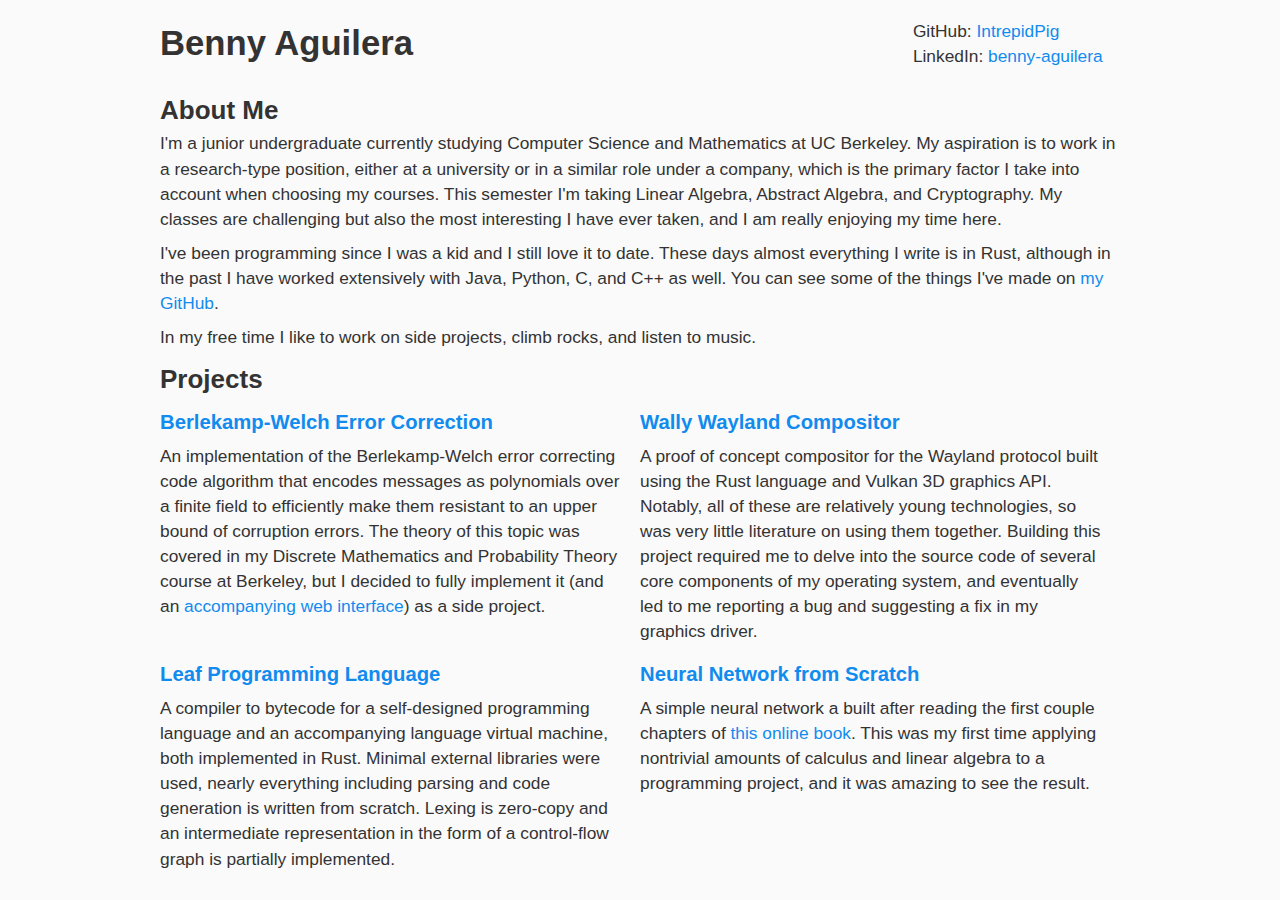
==== index.html @ 9e39a4f7 "Update 2022-09-10T17:48:46-07:00" ====
<!DOCTYPE html>
<html lang="en">
    <head>
        <meta charset="utf-8">
        <link rel="stylesheet" href="/styles.css">
        
    <title>About Me</title>

    </head>
    <body>
        <div class="main-content">
            
    <div class="header">
        <h1 id="my-name">Benny Aguilera</h1>
        <div id="my-links">
            <span>GitHub: <a href="https://github.com/IntrepidPig">IntrepidPig</a></span>
            <span>LinkedIn: <a href="https://www.linkedin.com/in/benny-aguilera">benny-aguilera</a></span>
        </div>
    </div>
    <h2>About Me</h2>
    <p>
        I'm a junior undergraduate currently studying Computer Science and Mathematics at UC Berkeley. My aspiration is to work in a research-type position, either at a university or in a similar role under a company, which is the primary factor I take into account when choosing my courses. This semester I'm taking Linear Algebra, Abstract Algebra, and Cryptography. My classes are challenging but also the most interesting I have ever taken, and I am really enjoying my time here.
    </p>
    <p>
        I've been programming since I was a kid and I still love it to date. These days almost everything I write is in Rust, although in the past I have worked extensively with Java, Python, C, and C++ as well. You can see some of the things I've made on <a href="https://github.com/IntrepidPig">my GitHub</a>.
    </p>
    <p>
        In my free time I like to work on side projects, climb rocks, and listen to music.
    </p>
    <h2>Projects</h2>
    <p>
        <div class="container">
            <div class="row">
                <div class="column">
                    <div class="project">
                        <h3><a href="https://github.com/IntrepidPig/berlewelch">Berlekamp-Welch Error Correction</a></h3>
                        <p>
                            An implementation of the Berlekamp-Welch error correcting code algorithm that encodes messages as polynomials over a finite field to efficiently make them resistant to an upper bound of corruption errors. The theory of this topic was covered in my Discrete Mathematics and Probability Theory course at Berkeley, but I decided to fully implement it (and an <a href="/projects/berlewelch">accompanying web interface</a>) as a side project.
                        </p>
                    </div>
                </div>
                <div class="column">
                    <div class="project">
                        <h3><a href="https://github.com/IntrepidPig/wally">Wally Wayland Compositor</a></h3>
                        <p>
                            A proof of concept compositor for the Wayland protocol built using the Rust language and Vulkan 3D graphics API. Notably, all of these are relatively young technologies, so was very little literature on using them together. Building this project required me to delve into the source code of several core components of my operating system, and eventually led to me reporting a bug and suggesting a fix in my graphics driver.
                        </p>
                    </div>
                </div>
            </div>
            <div class="row">
                <div class="column">
                    <div class="project">
                        <h3><a href="https://github.com/IntrepidPig/leaf">Leaf Programming Language</a></h3>
                        <p>
                            A compiler to bytecode for a self-designed programming language and an accompanying language virtual machine, both implemented in Rust. Minimal external libraries were used, nearly everything including parsing and code generation is written from scratch. Lexing is zero-copy and an intermediate representation in the form of a control-flow graph is partially implemented.
                        </p>
                    </div>
                </div>
                <div class="column">
                    <div class="project">
                        <h3><a href="https://github.com/IntrepidPig/simple-neural">Neural Network from Scratch</a></h3>
                        <p>
                            A simple neural network a built after reading the first couple chapters of <a href="http://neuralnetworksanddeeplearning.com/chap1.html">this online book</a>. This was my first time applying nontrivial amounts of calculus and linear algebra to a programming project, and it was amazing to see the result.
                        </p>
                    </div>
                </div>
            </div>
        </div>
    </p>

        </div>
    </body>
</html>
---- styles.css ----
html{background-color:#fafafa;color:#333;font-size:13pt}body{font-family:-apple-system, BlinkMacSystemFont, "Segoe UI", Roboto, Oxygen-Sans, Ubuntu, Cantarell, "Helvetica Neue", sans-serif;line-height:1.45em}a{color:#118bee;text-decoration:none}a:hover{text-decoration:underline}h1{margin-bottom:24px}h2{margin-top:1rem;margin-bottom:0.5rem}h3{margin-top:0.5rem;margin-bottom:0.5rem}p{margin-top:0.1rem;margin-bottom:0.5rem}.header{display:flex;flex-direction:row;justify-content:space-between;width:100%}.header #my-links{margin:auto 1rem auto 0}.header #my-links span{display:block}.main-content{max-width:960px;margin:auto;padding-left:20px;padding-right:20px}.container{margin:0 auto;max-width:112rem;position:relative;width:100%}.row{display:flex;flex-direction:row;width:100%}.row .column{margin-bottom:inherit;margin-right:1rem;flex:1 1 auto;width:100%;max-width:100%}@media only screen and (hover: none) and (pointer: coarse){html{font-size:16pt}.header{flex-direction:column}}@media (max-width: 1000px){.row{flex-direction:column;padding:0;width:100%}.row .column{display:block;flex:1 1 auto;margin-left:0}}
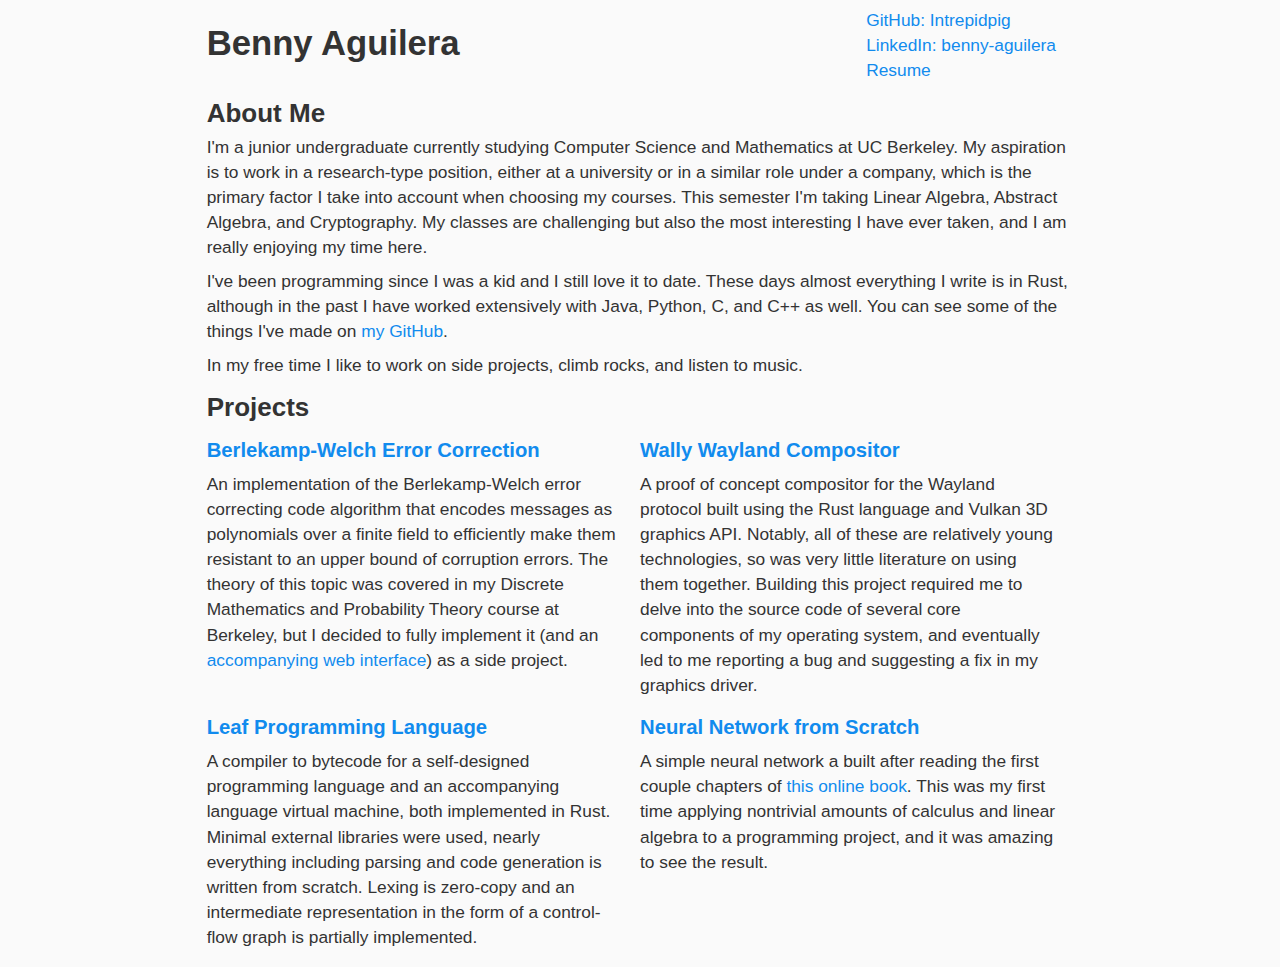
==== commit a12bae49: "Update 2022-09-11T17:52:18-07:00" ====
--- a/index.html
+++ b/index.html
@@ -13,8 +13,9 @@
     <div class="header">
         <h1 id="my-name">Benny Aguilera</h1>
         <div id="my-links">
-            <span>GitHub: <a href="https://github.com/IntrepidPig">IntrepidPig</a></span>
-            <span>LinkedIn: <a href="https://www.linkedin.com/in/benny-aguilera">benny-aguilera</a></span>
+            <span><a href="https://github.com/IntrepidPig">GitHub: Intrepidpig</a></span>
+            <span><a href="https://www.linkedin.com/in/benny-aguilera">LinkedIn: benny-aguilera</a></span>
+            <span><a href="https://files.pigasus.net/f/77f18b43a4e94d948ded">Resume</a></span>
         </div>
     </div>
     <h2>About Me</h2>
@@ -28,46 +29,44 @@
         In my free time I like to work on side projects, climb rocks, and listen to music.
     </p>
     <h2>Projects</h2>
-    <p>
-        <div class="container">
-            <div class="row">
-                <div class="column">
-                    <div class="project">
-                        <h3><a href="https://github.com/IntrepidPig/berlewelch">Berlekamp-Welch Error Correction</a></h3>
-                        <p>
-                            An implementation of the Berlekamp-Welch error correcting code algorithm that encodes messages as polynomials over a finite field to efficiently make them resistant to an upper bound of corruption errors. The theory of this topic was covered in my Discrete Mathematics and Probability Theory course at Berkeley, but I decided to fully implement it (and an <a href="/projects/berlewelch">accompanying web interface</a>) as a side project.
-                        </p>
-                    </div>
-                </div>
-                <div class="column">
-                    <div class="project">
-                        <h3><a href="https://github.com/IntrepidPig/wally">Wally Wayland Compositor</a></h3>
-                        <p>
-                            A proof of concept compositor for the Wayland protocol built using the Rust language and Vulkan 3D graphics API. Notably, all of these are relatively young technologies, so was very little literature on using them together. Building this project required me to delve into the source code of several core components of my operating system, and eventually led to me reporting a bug and suggesting a fix in my graphics driver.
-                        </p>
-                    </div>
+    <div class="container">
+        <div class="row">
+            <div class="column">
+                <div class="project">
+                    <h3><a href="https://github.com/IntrepidPig/berlewelch">Berlekamp-Welch Error Correction</a></h3>
+                    <p>
+                        An implementation of the Berlekamp-Welch error correcting code algorithm that encodes messages as polynomials over a finite field to efficiently make them resistant to an upper bound of corruption errors. The theory of this topic was covered in my Discrete Mathematics and Probability Theory course at Berkeley, but I decided to fully implement it (and an <a href="/projects/berlewelch">accompanying web interface</a>) as a side project.
+                    </p>
                 </div>
             </div>
-            <div class="row">
-                <div class="column">
-                    <div class="project">
-                        <h3><a href="https://github.com/IntrepidPig/leaf">Leaf Programming Language</a></h3>
-                        <p>
-                            A compiler to bytecode for a self-designed programming language and an accompanying language virtual machine, both implemented in Rust. Minimal external libraries were used, nearly everything including parsing and code generation is written from scratch. Lexing is zero-copy and an intermediate representation in the form of a control-flow graph is partially implemented.
-                        </p>
-                    </div>
-                </div>
-                <div class="column">
-                    <div class="project">
-                        <h3><a href="https://github.com/IntrepidPig/simple-neural">Neural Network from Scratch</a></h3>
-                        <p>
-                            A simple neural network a built after reading the first couple chapters of <a href="http://neuralnetworksanddeeplearning.com/chap1.html">this online book</a>. This was my first time applying nontrivial amounts of calculus and linear algebra to a programming project, and it was amazing to see the result.
-                        </p>
-                    </div>
+            <div class="column">
+                <div class="project">
+                    <h3><a href="https://github.com/IntrepidPig/wally">Wally Wayland Compositor</a></h3>
+                    <p>
+                        A proof of concept compositor for the Wayland protocol built using the Rust language and Vulkan 3D graphics API. Notably, all of these are relatively young technologies, so was very little literature on using them together. Building this project required me to delve into the source code of several core components of my operating system, and eventually led to me reporting a bug and suggesting a fix in my graphics driver.
+                    </p>
                 </div>
             </div>
         </div>
-    </p>
+        <div class="row">
+            <div class="column">
+                <div class="project">
+                    <h3><a href="https://github.com/IntrepidPig/leaf">Leaf Programming Language</a></h3>
+                    <p>
+                        A compiler to bytecode for a self-designed programming language and an accompanying language virtual machine, both implemented in Rust. Minimal external libraries were used, nearly everything including parsing and code generation is written from scratch. Lexing is zero-copy and an intermediate representation in the form of a control-flow graph is partially implemented.
+                    </p>
+                </div>
+            </div>
+            <div class="column">
+                <div class="project">
+                    <h3><a href="https://github.com/IntrepidPig/simple-neural">Neural Network from Scratch</a></h3>
+                    <p>
+                        A simple neural network a built after reading the first couple chapters of <a href="http://neuralnetworksanddeeplearning.com/chap1.html">this online book</a>. This was my first time applying nontrivial amounts of calculus and linear algebra to a programming project, and it was amazing to see the result.
+                    </p>
+                </div>
+            </div>
+        </div>
+    </div>
 
         </div>
     </body>
--- a/styles.css
+++ b/styles.css
@@ -1 +1 @@
-html{background-color:#fafafa;color:#333;font-size:13pt}body{font-family:-apple-system, BlinkMacSystemFont, "Segoe UI", Roboto, Oxygen-Sans, Ubuntu, Cantarell, "Helvetica Neue", sans-serif;line-height:1.45em}a{color:#118bee;text-decoration:none}a:hover{text-decoration:underline}h1{margin-bottom:24px}h2{margin-top:1rem;margin-bottom:0.5rem}h3{margin-top:0.5rem;margin-bottom:0.5rem}p{margin-top:0.1rem;margin-bottom:0.5rem}.header{display:flex;flex-direction:row;justify-content:space-between;width:100%}.header #my-links{margin:auto 1rem auto 0}.header #my-links span{display:block}.main-content{max-width:960px;margin:auto;padding-left:20px;padding-right:20px}.container{margin:0 auto;max-width:112rem;position:relative;width:100%}.row{display:flex;flex-direction:row;width:100%}.row .column{margin-bottom:inherit;margin-right:1rem;flex:1 1 auto;width:100%;max-width:100%}@media only screen and (hover: none) and (pointer: coarse){html{font-size:16pt}.header{flex-direction:column}}@media (max-width: 1000px){.row{flex-direction:column;padding:0;width:100%}.row .column{display:block;flex:1 1 auto;margin-left:0}}
+html{background-color:#fafafa;color:#333;font-size:13pt}body{font-family:-apple-system, BlinkMacSystemFont, "Segoe UI", Roboto, Oxygen-Sans, Ubuntu, Cantarell, "Helvetica Neue", sans-serif;line-height:1.45em}a{color:#118bee;text-decoration:none}a:hover{text-decoration:underline}h1{margin-bottom:24px}h2{margin-top:1rem;margin-bottom:0.5rem}h3{margin-top:0.5rem;margin-bottom:0.5rem}p{margin-top:0.1rem;margin-bottom:0.5rem}.header{display:flex;flex-direction:row;justify-content:space-between;width:100%}.header #my-links{margin:auto 1rem auto 0}.header #my-links span{display:block}.main-content{max-width:50rem;margin:auto;padding-left:20px;padding-right:20px}.container{margin:0 auto;max-width:112rem;position:relative;width:100%}.row{display:flex;flex-direction:row;width:100%}.row .column{margin-bottom:inherit;margin-right:1rem;flex:1 1 auto;width:100%;max-width:100%}@media only screen and (hover: none) and (pointer: coarse){html{font-size:15pt}}@media (orientation: portrait){.row{flex-direction:column;padding:0;width:100%}.row .column{display:block;flex:1 1 auto;margin-left:0}.header{flex-direction:column}}
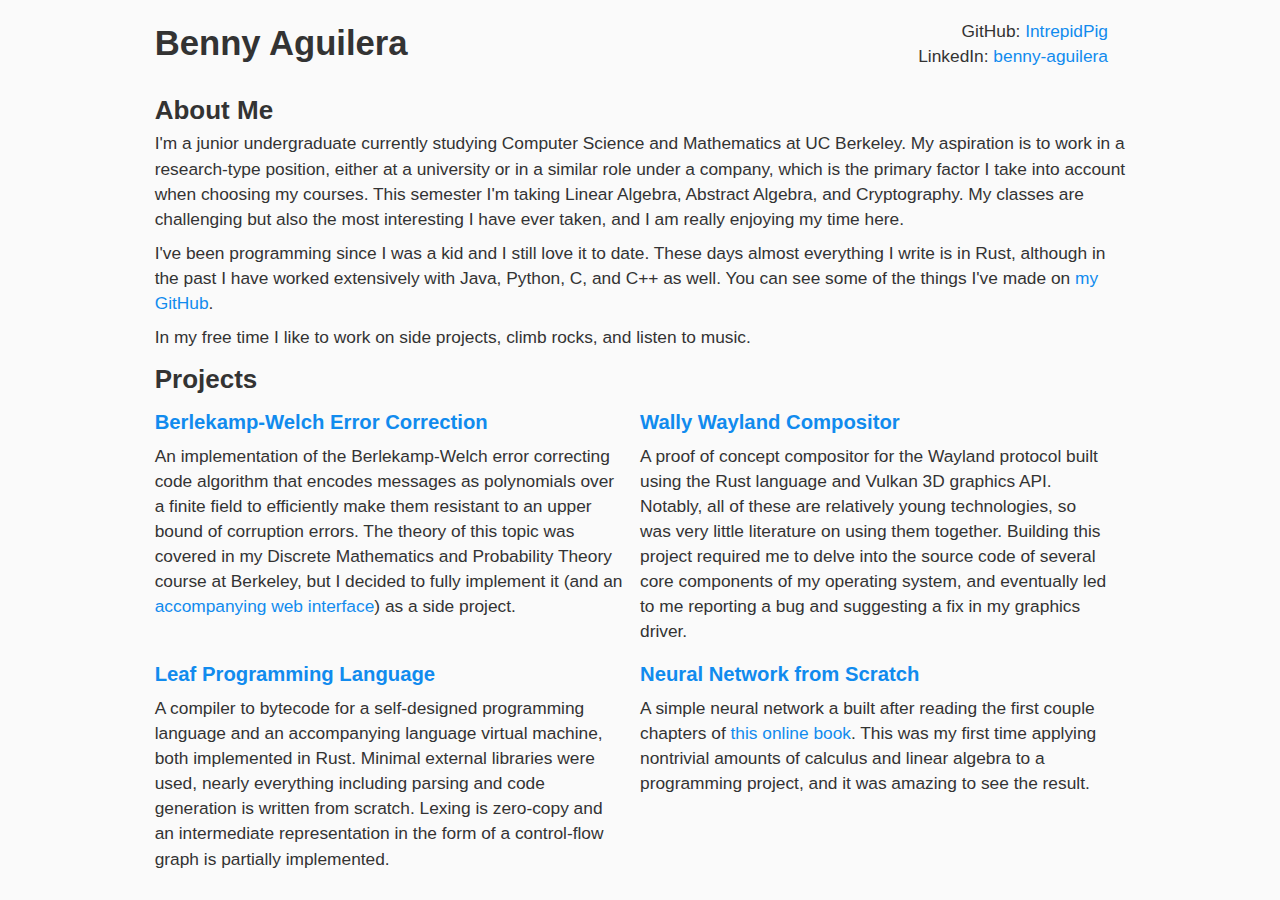
==== commit dce9666f: "Update 2022-09-11T18:10:11-07:00" ====
--- a/index.html
+++ b/index.html
@@ -13,9 +13,8 @@
     <div class="header">
         <h1 id="my-name">Benny Aguilera</h1>
         <div id="my-links">
-            <span><a href="https://github.com/IntrepidPig">GitHub: Intrepidpig</a></span>
-            <span><a href="https://www.linkedin.com/in/benny-aguilera">LinkedIn: benny-aguilera</a></span>
-            <span><a href="https://files.pigasus.net/f/77f18b43a4e94d948ded">Resume</a></span>
+            <span>GitHub: <a href="https://github.com/IntrepidPig">IntrepidPig</a></span>
+            <span>LinkedIn: <a href="https://www.linkedin.com/in/benny-aguilera">benny-aguilera</a></span>
         </div>
     </div>
     <h2>About Me</h2>
--- a/styles.css
+++ b/styles.css
@@ -1 +1 @@
-html{background-color:#fafafa;color:#333;font-size:13pt}body{font-family:-apple-system, BlinkMacSystemFont, "Segoe UI", Roboto, Oxygen-Sans, Ubuntu, Cantarell, "Helvetica Neue", sans-serif;line-height:1.45em}a{color:#118bee;text-decoration:none}a:hover{text-decoration:underline}h1{margin-bottom:24px}h2{margin-top:1rem;margin-bottom:0.5rem}h3{margin-top:0.5rem;margin-bottom:0.5rem}p{margin-top:0.1rem;margin-bottom:0.5rem}.header{display:flex;flex-direction:row;justify-content:space-between;width:100%}.header #my-links{margin:auto 1rem auto 0}.header #my-links span{display:block}.main-content{max-width:50rem;margin:auto;padding-left:20px;padding-right:20px}.container{margin:0 auto;max-width:112rem;position:relative;width:100%}.row{display:flex;flex-direction:row;width:100%}.row .column{margin-bottom:inherit;margin-right:1rem;flex:1 1 auto;width:100%;max-width:100%}@media only screen and (hover: none) and (pointer: coarse){html{font-size:15pt}}@media (orientation: portrait){.row{flex-direction:column;padding:0;width:100%}.row .column{display:block;flex:1 1 auto;margin-left:0}.header{flex-direction:column}}
+html{background-color:#fafafa;color:#333;font-size:13pt}body{font-family:-apple-system, BlinkMacSystemFont, "Segoe UI", Roboto, Oxygen-Sans, Ubuntu, Cantarell, "Helvetica Neue", sans-serif;line-height:1.45em}a{color:#118bee;text-decoration:none}a:hover{text-decoration:underline}h1{margin-bottom:24px}h2{margin-top:1rem;margin-bottom:0.5rem}h3{margin-top:0.5rem;margin-bottom:0.5rem}p{margin-top:0.1rem;margin-bottom:0.5rem}.header{display:flex;flex-direction:row;justify-content:space-between;width:100%}.header #my-links{margin:auto 1rem auto 0;display:flex;flex-direction:column;align-items:flex-end}.header #my-links span{display:block}.main-content{max-width:56rem;margin:auto;padding-left:20px;padding-right:20px}.container{margin:0 auto;max-width:112rem;position:relative;width:100%}.row{display:flex;flex-direction:row;width:100%}.row .column{margin-bottom:inherit;margin-right:1rem;flex:1 1 auto;width:100%;max-width:100%}@media only screen and (hover: none) and (pointer: coarse){html{font-size:15pt}}@media (orientation: portrait){.row{flex-direction:column;padding:0;width:100%}.row .column{display:block;flex:1 1 auto;margin-left:0}.header{flex-direction:column}.header #my-links{align-items:flex-start}}
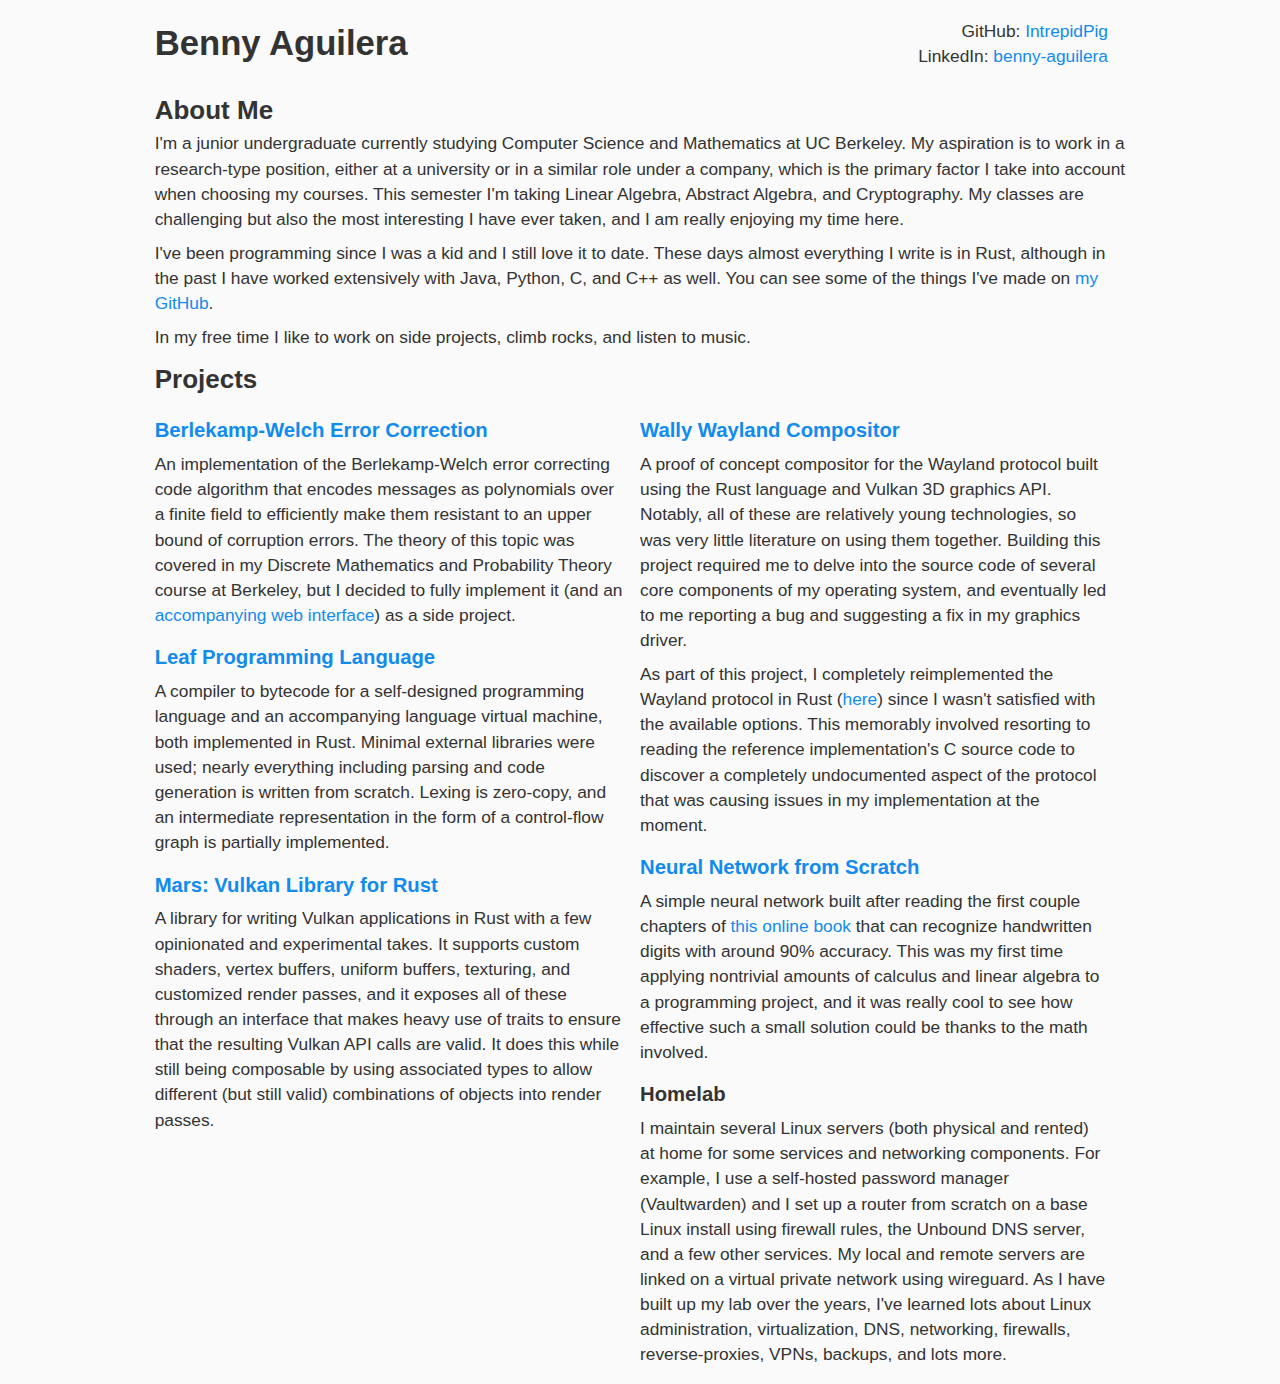
==== commit 8c9f4acf: "Update 2022-09-19T22:39:47-07:00" ====
--- a/index.html
+++ b/index.html
@@ -4,7 +4,7 @@
         <meta charset="utf-8">
         <link rel="stylesheet" href="/styles.css">
         
-    <title>About Me</title>
+    <title>Benny Aguilera</title>
 
     </head>
     <body>
@@ -37,6 +37,19 @@
                         An implementation of the Berlekamp-Welch error correcting code algorithm that encodes messages as polynomials over a finite field to efficiently make them resistant to an upper bound of corruption errors. The theory of this topic was covered in my Discrete Mathematics and Probability Theory course at Berkeley, but I decided to fully implement it (and an <a href="/projects/berlewelch">accompanying web interface</a>) as a side project.
                     </p>
                 </div>
+                <div class="project">
+                    <h3><a href="https://github.com/IntrepidPig/leaf">Leaf Programming Language</a></h3>
+                    <p>
+                        A compiler to bytecode for a self-designed programming language and an accompanying language virtual machine, both implemented in Rust. Minimal external libraries were used; nearly everything including parsing and code generation is written from scratch. Lexing is zero-copy, and an intermediate representation in the form of a control-flow graph is partially implemented.
+                    </p>
+                </div>
+
+                <div class="project">
+                    <h3><a href="https://github.com/IntrepidPig/mars">Mars: Vulkan Library for Rust</a></h3>
+                    <p>
+                        A library for writing Vulkan applications in Rust with a few opinionated and experimental takes. It supports custom shaders, vertex buffers, uniform buffers, texturing, and customized render passes, and it exposes all of these through an interface that makes heavy use of traits to ensure that the resulting Vulkan API calls are valid. It does this while still being composable by using associated types to allow different (but still valid) combinations of objects into render passes.
+                    </p>
+                </div>
             </div>
             <div class="column">
                 <div class="project">
@@ -44,23 +57,20 @@
                     <p>
                         A proof of concept compositor for the Wayland protocol built using the Rust language and Vulkan 3D graphics API. Notably, all of these are relatively young technologies, so was very little literature on using them together. Building this project required me to delve into the source code of several core components of my operating system, and eventually led to me reporting a bug and suggesting a fix in my graphics driver.
                     </p>
-                </div>
-            </div>
-        </div>
-        <div class="row">
-            <div class="column">
-                <div class="project">
-                    <h3><a href="https://github.com/IntrepidPig/leaf">Leaf Programming Language</a></h3>
                     <p>
-                        A compiler to bytecode for a self-designed programming language and an accompanying language virtual machine, both implemented in Rust. Minimal external libraries were used, nearly everything including parsing and code generation is written from scratch. Lexing is zero-copy and an intermediate representation in the form of a control-flow graph is partially implemented.
+                        As part of this project, I completely reimplemented the Wayland protocol in Rust (<a href="https://github.com/IntrepidPig/wl">here</a>) since I wasn't satisfied with the available options. This memorably involved resorting to reading the reference implementation's C source code to discover a completely undocumented aspect of the protocol that was causing issues in my implementation at the moment.
                     </p>
                 </div>
-            </div>
-            <div class="column">
                 <div class="project">
                     <h3><a href="https://github.com/IntrepidPig/simple-neural">Neural Network from Scratch</a></h3>
                     <p>
-                        A simple neural network a built after reading the first couple chapters of <a href="http://neuralnetworksanddeeplearning.com/chap1.html">this online book</a>. This was my first time applying nontrivial amounts of calculus and linear algebra to a programming project, and it was amazing to see the result.
+                        A simple neural network built after reading the first couple chapters of <a href="http://neuralnetworksanddeeplearning.com/chap1.html">this online book</a> that can recognize handwritten digits with around 90% accuracy. This was my first time applying nontrivial amounts of calculus and linear algebra to a programming project, and it was really cool to see how effective such a small solution could be thanks to the math involved.
+                    </p>
+                </div>
+                <div class="project">
+                    <h3>Homelab</h3>
+                    <p>
+                        I maintain several Linux servers (both physical and rented) at home for some services and networking components. For example, I use a self-hosted password manager (Vaultwarden) and I set up a router from scratch on a base Linux install using firewall rules, the Unbound DNS server, and a few other services. My local and remote servers are linked on a virtual private network using wireguard. As I have built up my lab over the years, I've learned lots about Linux administration, virtualization, DNS, networking, firewalls, reverse-proxies, VPNs, backups, and lots more.
                     </p>
                 </div>
             </div>
--- a/styles.css
+++ b/styles.css
@@ -1 +1 @@
-html{background-color:#fafafa;color:#333;font-size:13pt}body{font-family:-apple-system, BlinkMacSystemFont, "Segoe UI", Roboto, Oxygen-Sans, Ubuntu, Cantarell, "Helvetica Neue", sans-serif;line-height:1.45em}a{color:#118bee;text-decoration:none}a:hover{text-decoration:underline}h1{margin-bottom:24px}h2{margin-top:1rem;margin-bottom:0.5rem}h3{margin-top:0.5rem;margin-bottom:0.5rem}p{margin-top:0.1rem;margin-bottom:0.5rem}.header{display:flex;flex-direction:row;justify-content:space-between;width:100%}.header #my-links{margin:auto 1rem auto 0;display:flex;flex-direction:column;align-items:flex-end}.header #my-links span{display:block}.main-content{max-width:56rem;margin:auto;padding-left:20px;padding-right:20px}.container{margin:0 auto;max-width:112rem;position:relative;width:100%}.row{display:flex;flex-direction:row;width:100%}.row .column{margin-bottom:inherit;margin-right:1rem;flex:1 1 auto;width:100%;max-width:100%}@media only screen and (hover: none) and (pointer: coarse){html{font-size:15pt}}@media (orientation: portrait){.row{flex-direction:column;padding:0;width:100%}.row .column{display:block;flex:1 1 auto;margin-left:0}.header{flex-direction:column}.header #my-links{align-items:flex-start}}
+html{background-color:#fafafa;color:#333;font-size:13pt}body{font-family:-apple-system, BlinkMacSystemFont, "Segoe UI", Roboto, Oxygen-Sans, Ubuntu, Cantarell, "Helvetica Neue", sans-serif;line-height:1.45em}a{color:#118bee;text-decoration:none}a:hover{text-decoration:underline}h1{margin-bottom:24px}h2{margin-top:1rem;margin-bottom:0.5rem}h3{margin-top:1rem;margin-bottom:0.5rem}p{margin-top:0.1rem;margin-bottom:0.5rem}.header{display:flex;flex-direction:row;justify-content:space-between;width:100%}.header #my-links{margin:auto 1rem auto 0;display:flex;flex-direction:column;align-items:flex-end}.header #my-links span{display:block}.main-content{max-width:56rem;margin:auto;padding-left:20px;padding-right:20px}.container{margin:0 auto;max-width:112rem;position:relative;width:100%}.row{display:flex;flex-direction:row;width:100%}.row .column{margin-bottom:inherit;margin-right:1rem;flex:1 1 auto;width:100%;max-width:100%}@media only screen and (hover: none) and (pointer: coarse){html{font-size:15pt}}@media (orientation: portrait){.row{flex-direction:column;padding:0;width:100%}.row .column{display:block;flex:1 1 auto;margin-left:0}.header{flex-direction:column}.header #my-links{align-items:flex-start}}
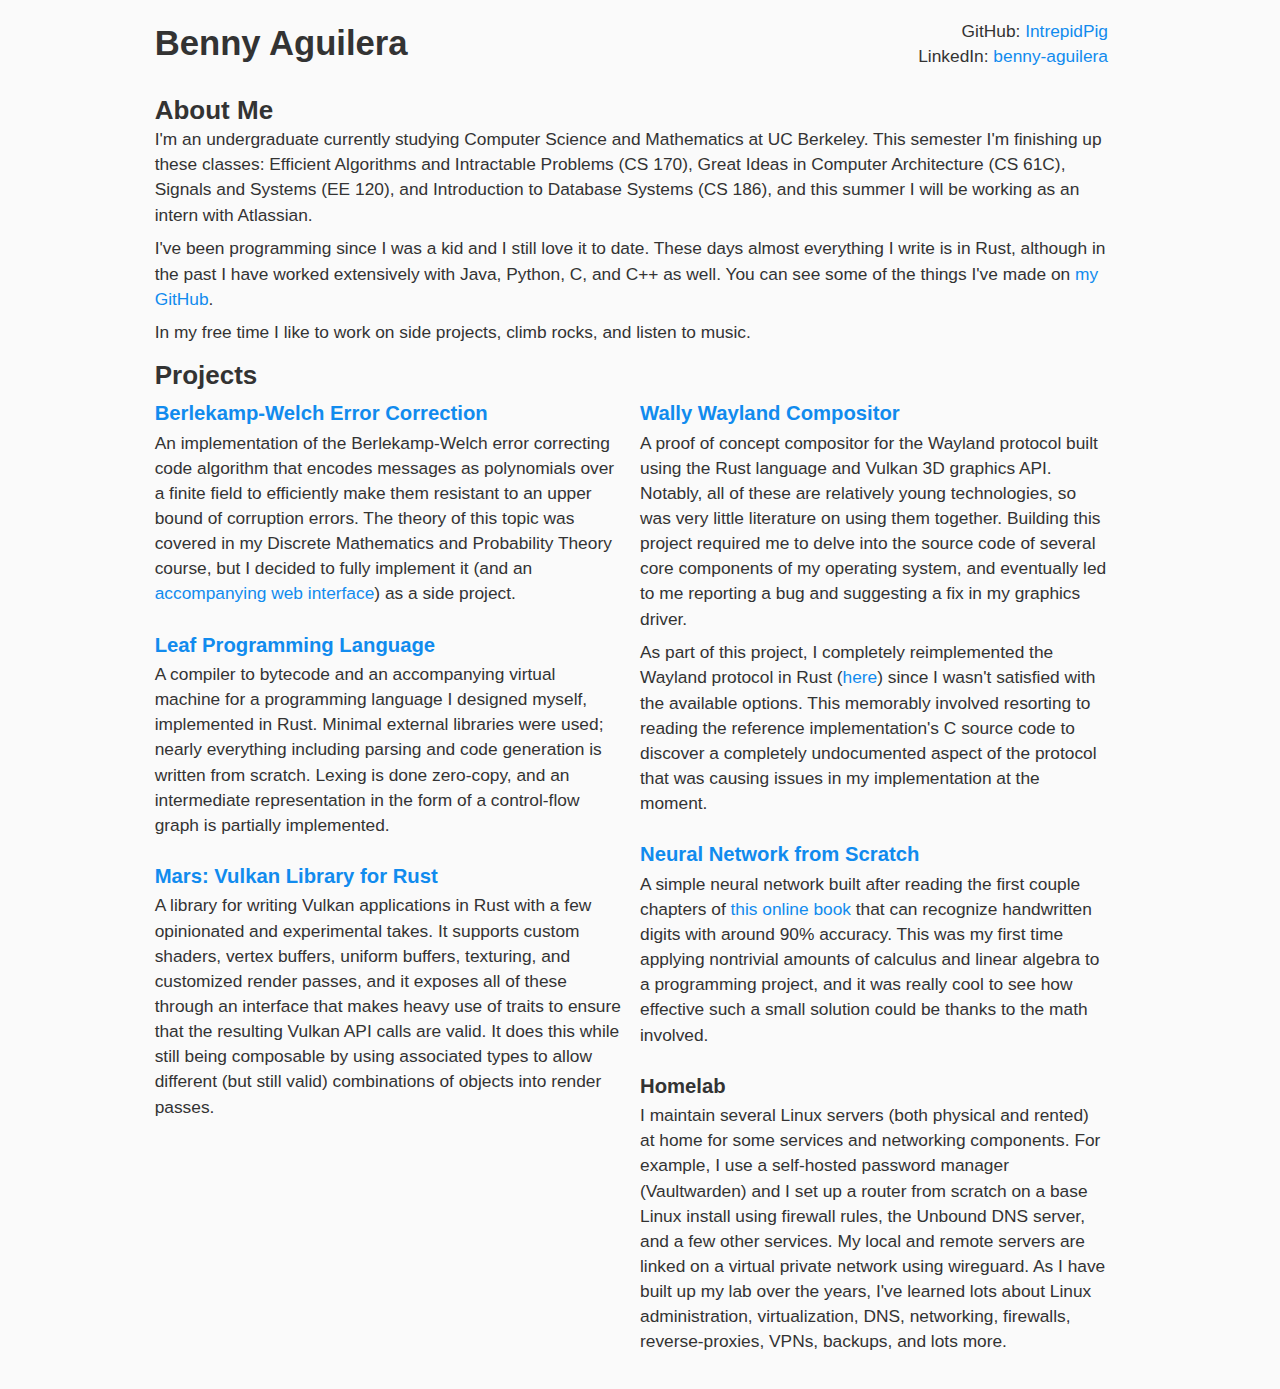
==== commit bb804ff7: "Update 2023-04-27T22:11:04-07:00" ====
--- a/index.html
+++ b/index.html
@@ -19,7 +19,7 @@
     </div>
     <h2>About Me</h2>
     <p>
-        I'm a junior undergraduate currently studying Computer Science and Mathematics at UC Berkeley. My aspiration is to work in a research-type position, either at a university or in a similar role under a company, which is the primary factor I take into account when choosing my courses. This semester I'm taking Linear Algebra, Abstract Algebra, and Cryptography. My classes are challenging but also the most interesting I have ever taken, and I am really enjoying my time here.
+        I'm an undergraduate currently studying Computer Science and Mathematics at UC Berkeley. This semester I'm finishing up these classes: Efficient Algorithms and Intractable Problems (CS 170), Great Ideas in Computer Architecture (CS 61C), Signals and Systems (EE 120), and Introduction to Database Systems (CS 186), and this summer I will be working as an intern with Atlassian.
     </p>
     <p>
         I've been programming since I was a kid and I still love it to date. These days almost everything I write is in Rust, although in the past I have worked extensively with Java, Python, C, and C++ as well. You can see some of the things I've made on <a href="https://github.com/IntrepidPig">my GitHub</a>.
@@ -34,13 +34,13 @@
                 <div class="project">
                     <h3><a href="https://github.com/IntrepidPig/berlewelch">Berlekamp-Welch Error Correction</a></h3>
                     <p>
-                        An implementation of the Berlekamp-Welch error correcting code algorithm that encodes messages as polynomials over a finite field to efficiently make them resistant to an upper bound of corruption errors. The theory of this topic was covered in my Discrete Mathematics and Probability Theory course at Berkeley, but I decided to fully implement it (and an <a href="/projects/berlewelch">accompanying web interface</a>) as a side project.
+                        An implementation of the Berlekamp-Welch error correcting code algorithm that encodes messages as polynomials over a finite field to efficiently make them resistant to an upper bound of corruption errors. The theory of this topic was covered in my Discrete Mathematics and Probability Theory course, but I decided to fully implement it (and an <a href="/projects/berlewelch">accompanying web interface</a>) as a side project.
                     </p>
                 </div>
                 <div class="project">
                     <h3><a href="https://github.com/IntrepidPig/leaf">Leaf Programming Language</a></h3>
                     <p>
-                        A compiler to bytecode for a self-designed programming language and an accompanying language virtual machine, both implemented in Rust. Minimal external libraries were used; nearly everything including parsing and code generation is written from scratch. Lexing is zero-copy, and an intermediate representation in the form of a control-flow graph is partially implemented.
+                        A compiler to bytecode and an accompanying virtual machine for a programming language I designed myself, implemented in Rust. Minimal external libraries were used; nearly everything including parsing and code generation is written from scratch. Lexing is done zero-copy, and an intermediate representation in the form of a control-flow graph is partially implemented.
                     </p>
                 </div>
 
--- a/styles.css
+++ b/styles.css
@@ -1 +1 @@
-html{background-color:#fafafa;color:#333;font-size:13pt}body{font-family:-apple-system, BlinkMacSystemFont, "Segoe UI", Roboto, Oxygen-Sans, Ubuntu, Cantarell, "Helvetica Neue", sans-serif;line-height:1.45em}a{color:#118bee;text-decoration:none}a:hover{text-decoration:underline}h1{margin-bottom:24px}h2{margin-top:1rem;margin-bottom:0.5rem}h3{margin-top:1rem;margin-bottom:0.5rem}p{margin-top:0.1rem;margin-bottom:0.5rem}.header{display:flex;flex-direction:row;justify-content:space-between;width:100%}.header #my-links{margin:auto 1rem auto 0;display:flex;flex-direction:column;align-items:flex-end}.header #my-links span{display:block}.main-content{max-width:56rem;margin:auto;padding-left:20px;padding-right:20px}.container{margin:0 auto;max-width:112rem;position:relative;width:100%}.row{display:flex;flex-direction:row;width:100%}.row .column{margin-bottom:inherit;margin-right:1rem;flex:1 1 auto;width:100%;max-width:100%}@media only screen and (hover: none) and (pointer: coarse){html{font-size:15pt}}@media (orientation: portrait){.row{flex-direction:column;padding:0;width:100%}.row .column{display:block;flex:1 1 auto;margin-left:0}.header{flex-direction:column}.header #my-links{align-items:flex-start}}
+html{background-color:#fafafa;color:#333;font-size:13pt}body{font-family:-apple-system,BlinkMacSystemFont,"Segoe UI",Roboto,Oxygen-Sans,Ubuntu,Cantarell,"Helvetica Neue",sans-serif;line-height:1.45em}a{color:#118bee;text-decoration:none}a:hover{text-decoration:underline}h1{margin-bottom:24px}h2{margin-top:1rem;margin-bottom:.25rem}h3{margin-top:.5rem;margin-bottom:.25rem}p{margin-top:.1rem;margin-bottom:.5rem}.header{display:flex;flex-direction:row;justify-content:space-between;width:100%}.header #my-links{margin:auto 1rem auto 0;display:flex;flex-direction:column;align-items:flex-end}.header #my-links span{display:block}.main-content{max-width:56rem;margin:auto;padding-left:20px;padding-right:20px}.container{margin:0 auto;max-width:112rem;position:relative;width:100%}.row{display:flex;flex-direction:row;width:100%}.row .column{margin-bottom:inherit;margin-right:1rem;flex:1 1 auto;width:100%;max-width:100%}.project{margin-bottom:1.5rem}@media only screen and (hover: none) and (pointer: coarse){html{font-size:15pt}}@media (orientation: portrait){.row{flex-direction:column;padding:0;width:100%}.row .column{display:block;flex:1 1 auto;margin-left:0}.header{flex-direction:column}.header #my-links{align-items:flex-start}}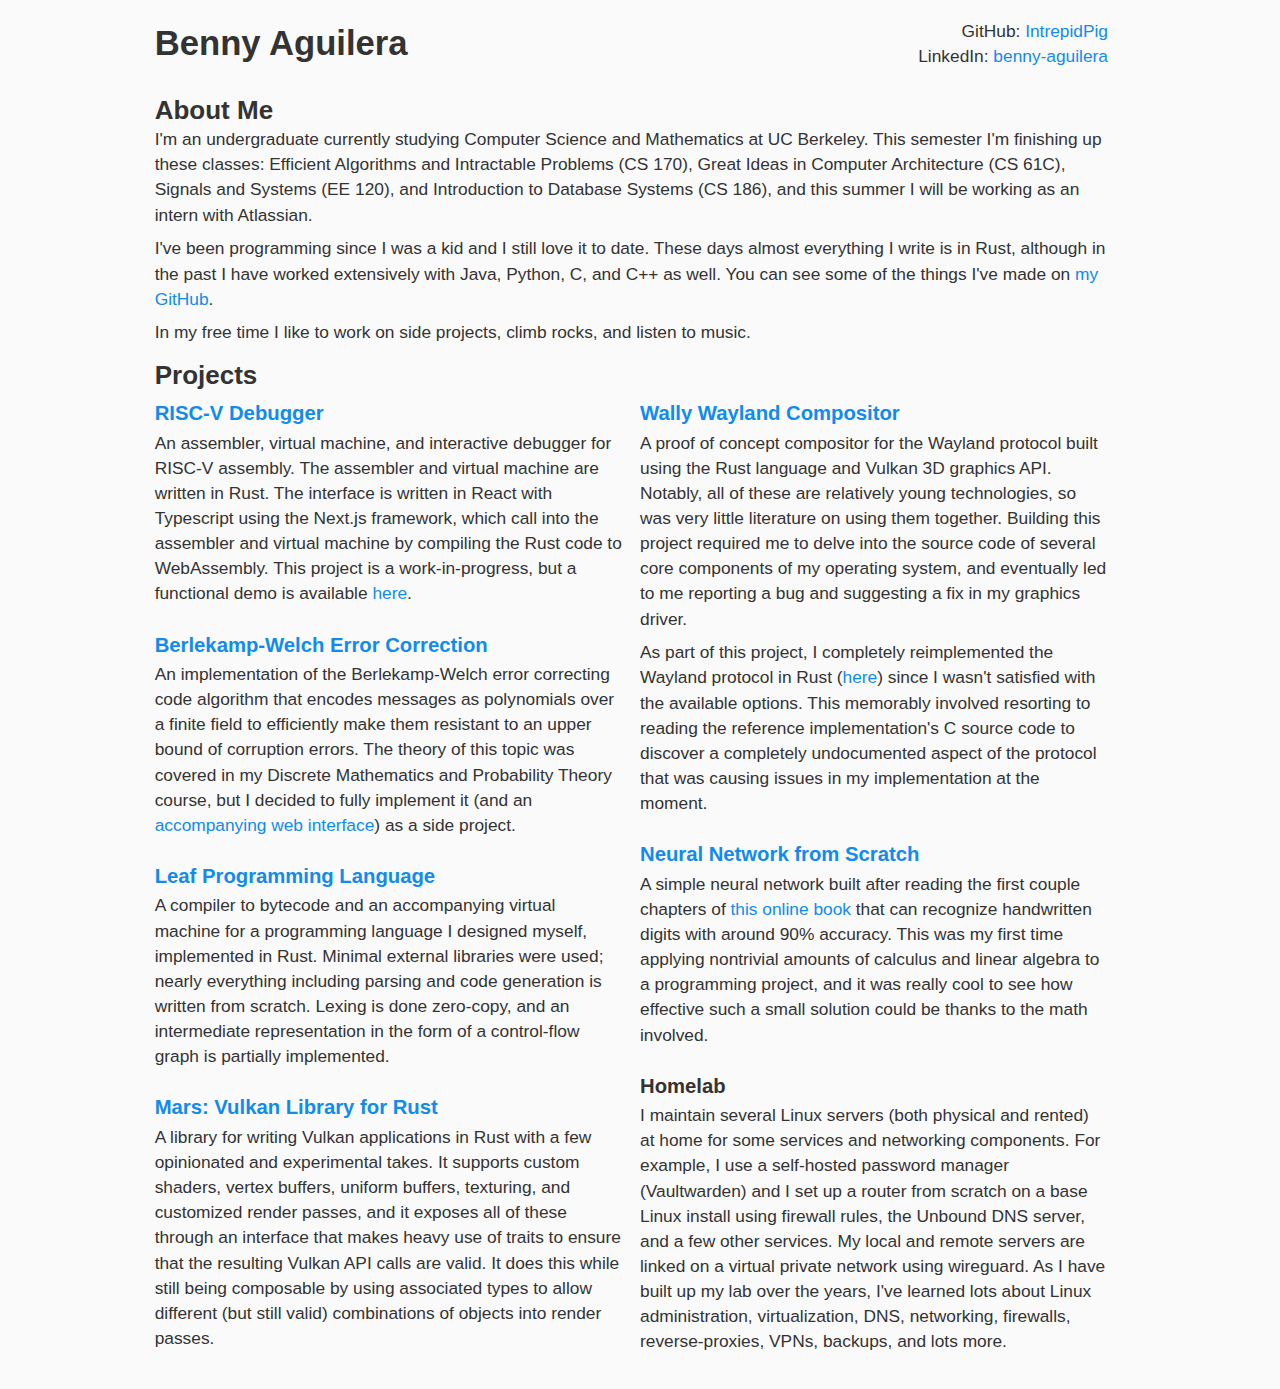
==== commit 3546c0e5: "Update 2023-08-25T18:47:32-07:00" ====
--- a/index.html
+++ b/index.html
@@ -31,6 +31,12 @@
     <div class="container">
         <div class="row">
             <div class="column">
+                <div class="project">
+                    <h3><a href="https://github.com/IntrepidPig/riscui">RISC-V Debugger</a></h3>
+                    <p>
+                        An assembler, virtual machine, and interactive debugger for RISC-V assembly. The assembler and virtual machine are written in Rust. The interface is written in React with Typescript using the Next.js framework, which call into the assembler and virtual machine by compiling the Rust code to WebAssembly. This project is a work-in-progress, but a functional demo is available <a href="/projects/riscui/debugger.html">here</a>.
+                    </p>
+                </div>
                 <div class="project">
                     <h3><a href="https://github.com/IntrepidPig/berlewelch">Berlekamp-Welch Error Correction</a></h3>
                     <p>
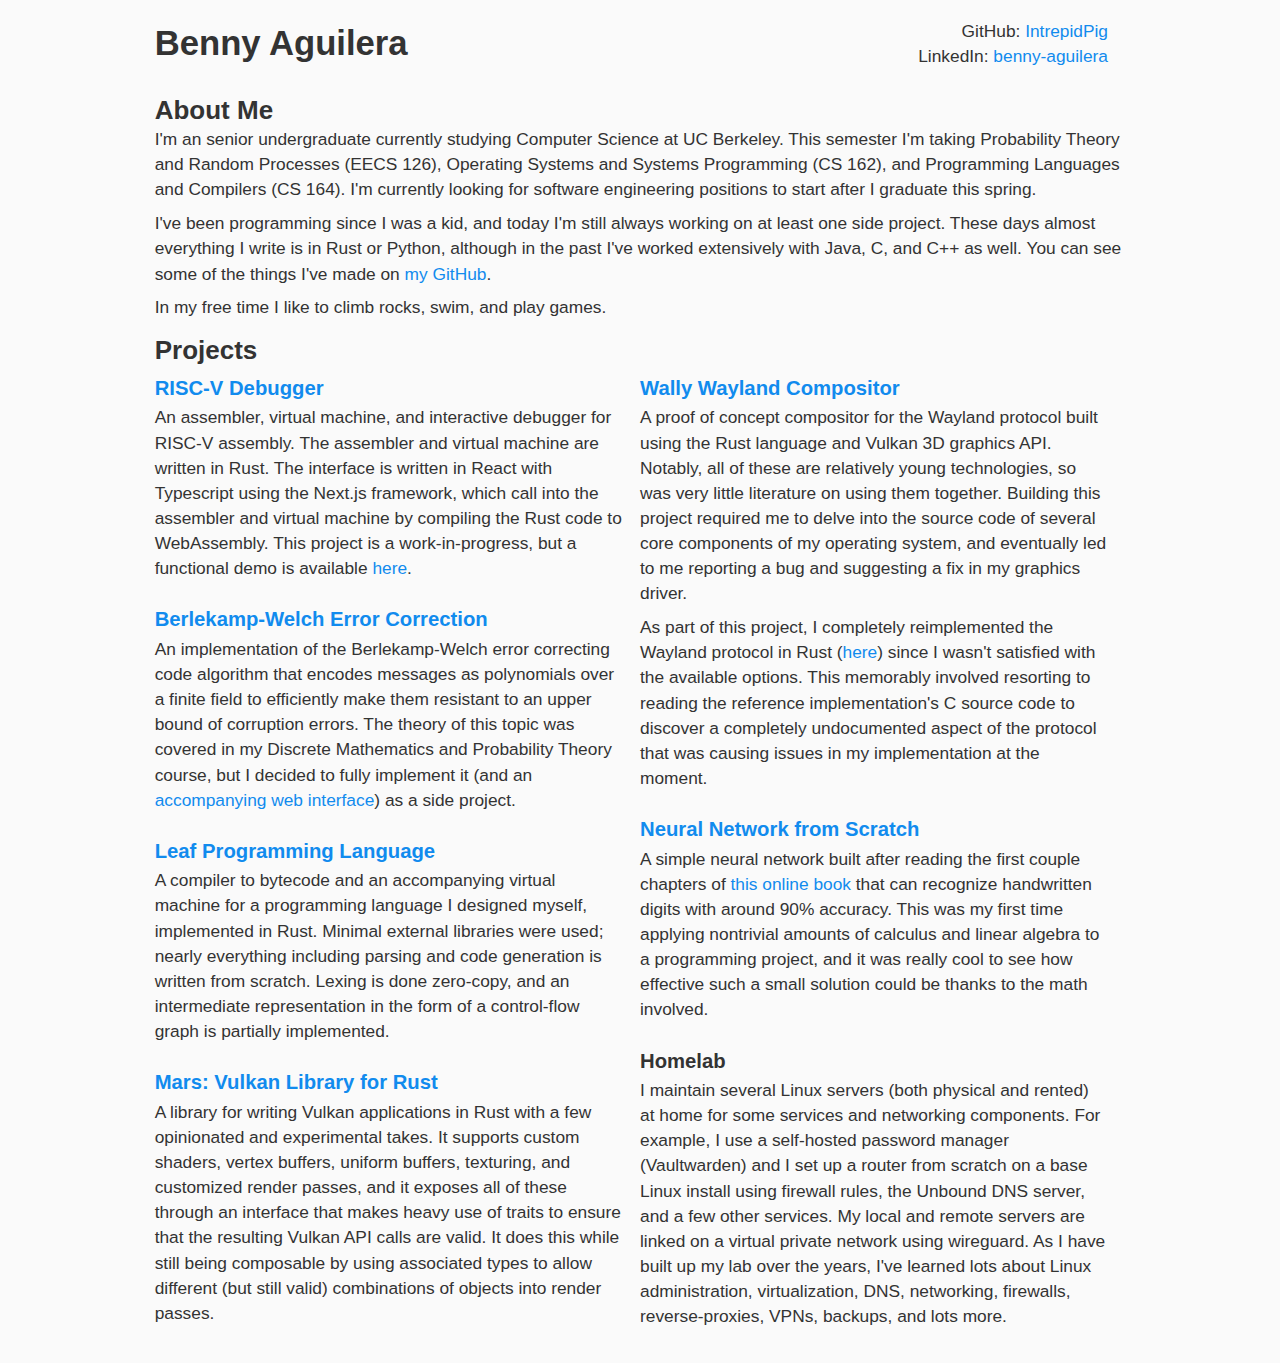
==== commit 382780ea: "Update 2023-08-29T21:04:30-07:00" ====
--- a/index.html
+++ b/index.html
@@ -19,13 +19,13 @@
     </div>
     <h2>About Me</h2>
     <p>
-        I'm an undergraduate currently studying Computer Science and Mathematics at UC Berkeley. This semester I'm finishing up these classes: Efficient Algorithms and Intractable Problems (CS 170), Great Ideas in Computer Architecture (CS 61C), Signals and Systems (EE 120), and Introduction to Database Systems (CS 186), and this summer I will be working as an intern with Atlassian.
+        I'm an senior undergraduate currently studying Computer Science at UC Berkeley. This semester I'm taking Probability Theory and Random Processes (EECS 126), Operating Systems and Systems Programming (CS 162), and Programming Languages and Compilers (CS 164). I'm currently looking for software engineering positions to start after I graduate this spring.
     </p>
     <p>
-        I've been programming since I was a kid and I still love it to date. These days almost everything I write is in Rust, although in the past I have worked extensively with Java, Python, C, and C++ as well. You can see some of the things I've made on <a href="https://github.com/IntrepidPig">my GitHub</a>.
+        I've been programming since I was a kid, and today I'm still always working on at least one side project. These days almost everything I write is in Rust or Python, although in the past I've worked extensively with Java, C, and C++ as well. You can see some of the things I've made on <a href="https://github.com/IntrepidPig">my GitHub</a>.
     </p>
     <p>
-        In my free time I like to work on side projects, climb rocks, and listen to music.
+        In my free time I like to climb rocks, swim, and play games.
     </p>
     <h2>Projects</h2>
     <div class="container">
